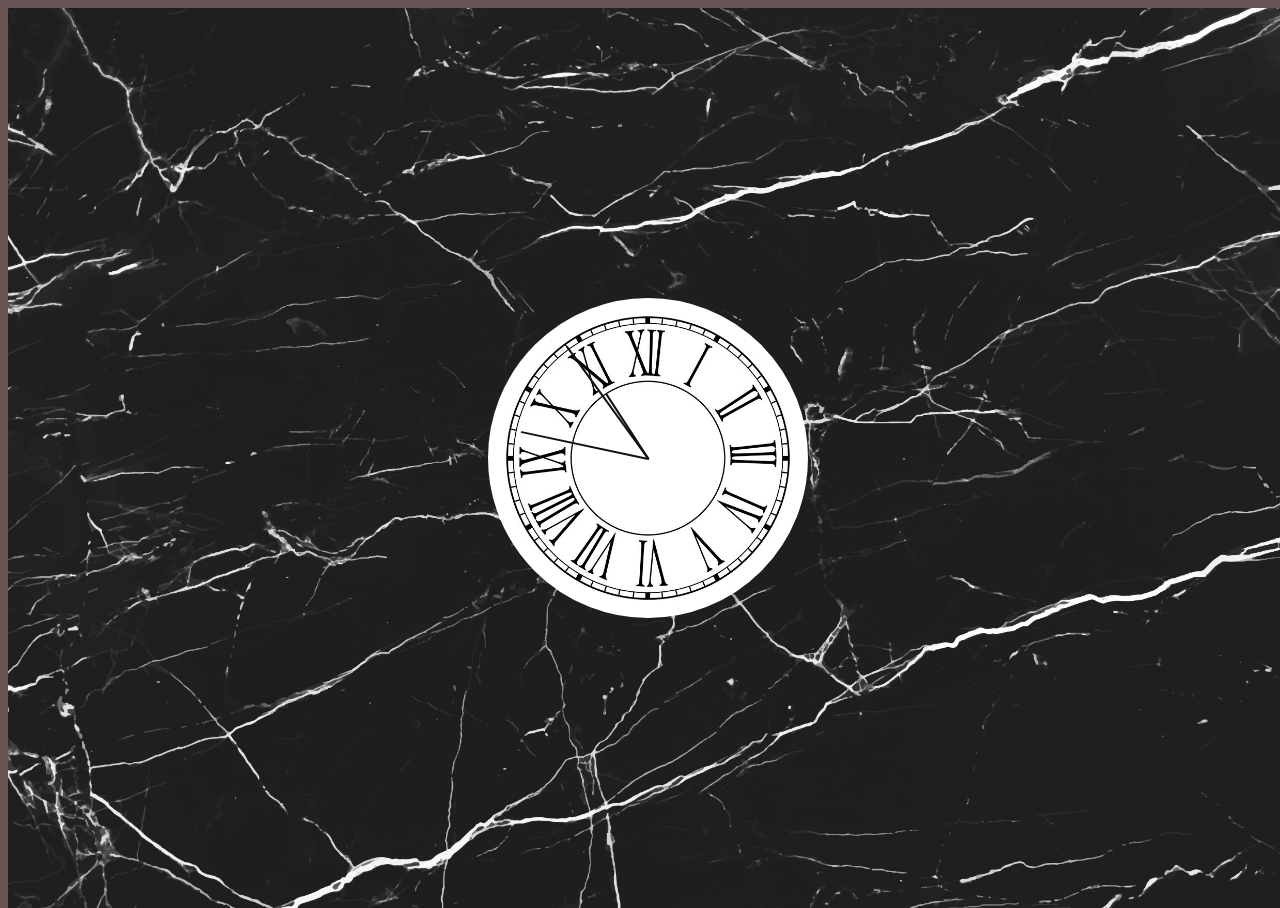
==== Clock/index.html @ b567efd0 "Clock Design" ====
<!DOCTYPE html>
<html lang="en">
<head>
    <meta charset="UTF-8">
    <meta name="viewport" content="width=device-width, initial-scale=1.0">
    <title>Clock</title>
    <link rel="stylesheet" href="style.css">
</head>
<body>
    <div class="clock">
        <div class="clock-face">
            <div class="hand hour-hand" style="transform: rotate(16deg);"></div>
            <div class="hand minute-hand"></div>
            <div class="hand second-hand"></div>
        </div>        
    </div>

    <audio src="/Content/Clock_Content/dragon-studio-slow-cinematic-clock-ticking-357979.mp3"></audio>
</body>
<script src="app.js"></script>
</html>
---- Clock/style.css ----
*{
    height: 100%;
    width: 100%;
    box-sizing: border-box;
}

html,body{
    height: 100%;
    width: 100%;
    background-color: #685455;
}

.clock{
    height: 100%;
    width: 100%;
    display: flex;
    align-items: center;
    justify-content: center;
    background-image: url("/Content/Clock_Content/58926.jpg");
    background-position: center;
    background-repeat: no-repeat;
    background-size: cover;
}

.clock-face{
    position: relative;
    width: 700px;
    max-height: 25vw;
    height:700px;
    max-width: 25vw;
    border-radius: 50%;
    border: 5px solid #fff;
    display: flex;
    align-items: center;
    justify-content: center;
    background-image: url("/Content/Clock_Content/685cf98842e0e214c4ba4ed61bf6260c.jpg");
    background-position: center;
    background-repeat: no-repeat;
    background-size: cover;
}

.hand{
    position: absolute;
    background-color: #111;
    border-radius: 1px;
    transform-origin: 100%;
    top: 50%;
    right: 50%;
    transform: rotate(90deg);
    transition: all 0.5s cubic-bezier(0.42, 0, 0, 2.62);
}

.second-hand{
    height: 2px;
    width: 42%;
}
.minute-hand{
    height: 2px;
    width: 45%;
}
.hour-hand{
    height: 2px;
    width: 25%;
}
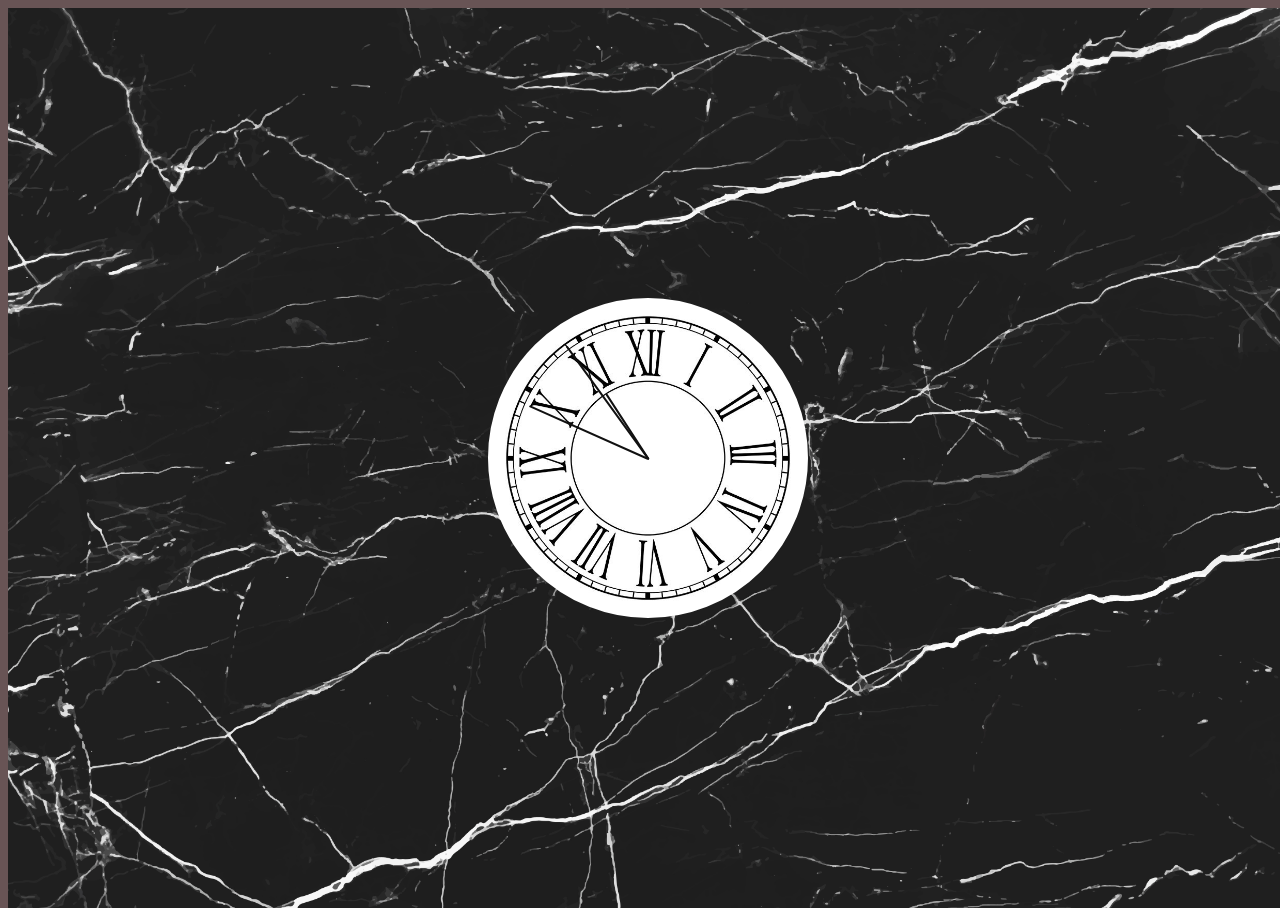
==== commit ce56a8fd: "learn CSS Variable and build related  Project" ====
--- a/Clock/index.html
+++ b/Clock/index.html
@@ -14,7 +14,6 @@
             <div class="hand second-hand"></div>
         </div>        
     </div>
-
     <audio src="/Content/Clock_Content/dragon-studio-slow-cinematic-clock-ticking-357979.mp3"></audio>
 </body>
 <script src="app.js"></script>
